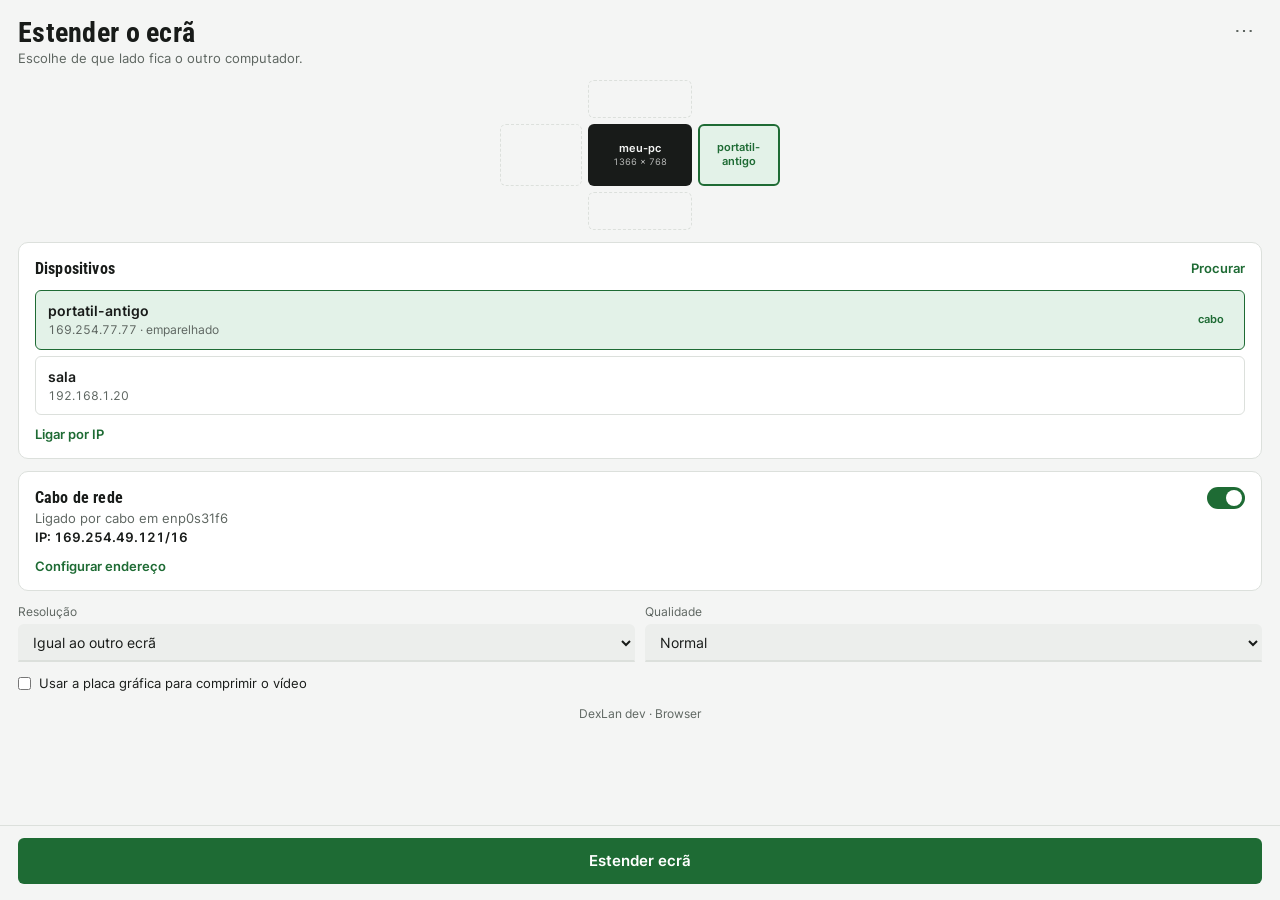
==== dexlan/ui/web/host/index.html @ ae94d962 "Primeira versão do DexLan" ====
<!DOCTYPE html>
<html lang="pt">
<head>
    <meta charset="UTF-8">
    <title>DexLan</title>
    <link rel="stylesheet" href="../comum/base.css">
    <link rel="stylesheet" href="style.css">
</head>
<body>
    <main>
        <section id="inicio" class="view">
            <div class="head">
                <div>
                    <h1>Estender o ecrã</h1>
                    <p class="hint">Escolhe de que lado fica o outro computador.</p>
                </div>
                <div class="menu">
                    <button class="menu-btn" id="btnMenu" title="Mais opções">⋯</button>
                    <div class="menu-list" id="menu" hidden>
                        <button id="btnEsquecer">Esquecer dispositivos emparelhados</button>
                        <button id="btnDesinstalar">Desinstalar o DexLan…</button>
                    </div>
                </div>
            </div>

            <div class="layout" id="disposicao">
                <button class="zone" data-pos="cima"></button>
                <button class="zone" data-pos="esquerda"></button>
                <div class="screen me" id="ecraLocal"></div>
                <button class="zone" data-pos="direita"></button>
                <button class="zone" data-pos="baixo"></button>
            </div>

            <div class="card">
                <div class="card-head">
                    <h2>Dispositivos</h2>
                    <button class="link" id="btnProcurar">Procurar</button>
                </div>
                <ul class="devices" id="dispositivos"></ul>
                <p class="hint" id="semDispositivos" hidden>Nenhum encontrado. Abre o DexLan Receiver no outro computador e confirma que estão na mesma rede ou ligados por cabo.</p>
                <details class="by-ip">
                    <summary class="link">Ligar por IP</summary>
                    <input id="campoIp" class="num" placeholder="ex.: 192.168.1.20">
                </details>
            </div>

            <div class="card" id="painelCabo"></div>

            <div class="options">
                <div class="field">
                    <label for="resolucao">Resolução</label>
                    <select id="resolucao">
                        <option value="auto">Igual ao outro ecrã</option>
                        <option value="1280x720">1280 × 720</option>
                        <option value="1366x768">1366 × 768</option>
                        <option value="1600x900">1600 × 900</option>
                        <option value="1920x1080">1920 × 1080</option>
                    </select>
                </div>
                <div class="field">
                    <label for="qualidade">Qualidade</label>
                    <select id="qualidade">
                        <option value="3000">Leve</option>
                        <option value="6000">Normal</option>
                        <option value="10000">Alta</option>
                    </select>
                </div>
            </div>
            <label class="check" id="linhaHw" hidden><input type="checkbox" id="hw"> Usar a placa gráfica para comprimir o vídeo</label>

            <p class="footer hint" id="rodape"></p>
            <div class="actions">
                <p class="error" id="erroInicio"></p>
                <button class="btn primary wide" id="btnEstender" disabled>Estender ecrã</button>
            </div>
        </section>

        <section id="a_ligar" class="view center" hidden>
            <div class="spinner"></div>
            <h1 id="tituloLigar">A ligar…</h1>
            <p class="hint num" id="textoLigar"></p>
            <button class="btn" id="btnCancelar">Cancelar</button>
        </section>

        <section id="codigo" class="view center" hidden>
            <h1 id="tituloCodigo"></h1>
            <p class="hint">Só é pedido da primeira vez.</p>
            <input id="campoCodigo" class="pin-input num" maxlength="6" inputmode="numeric" autocomplete="off">
            <p class="error" id="erroCodigo"></p>
            <div class="row">
                <button class="btn" id="btnCancelarCodigo">Cancelar</button>
                <button class="btn primary" id="btnConfirmar" disabled>Confirmar</button>
            </div>
        </section>

        <section id="activo" class="view" hidden>
            <div>
                <p class="hint">Ecrã estendido para</p>
                <h1 id="nomeActivo"></h1>
                <p class="state" id="estadoActivo"></p>
            </div>
            <div class="layout active" id="disposicaoActiva"></div>
            <div class="stats">
                <div><strong class="num" id="numFps">–</strong><span>imagens/s</span></div>
                <div><strong class="num" id="numAtraso">–</strong><span>ms de atraso</span></div>
                <div><strong class="num" id="numMbps">–</strong><span>Mbit/s</span></div>
            </div>
            <p class="hint" id="dicaActivo"></p>
            <div class="actions">
                <button class="btn primary wide" id="btnParar">Parar</button>
            </div>
        </section>
    </main>

    <div class="modal" id="janelaDesinstalar" hidden>
        <div class="card">
            <h2>Desinstalar o DexLan?</h2>
            <p class="hint">Remove o programa e os atalhos do menu.</p>
            <label class="check"><input type="checkbox" id="apagarTudo" checked> Apagar também as preferências, os emparelhamentos e o perfil do cabo</label>
            <div class="row">
                <button class="btn" id="btnNaoDesinstalar">Cancelar</button>
                <button class="btn danger" id="btnSimDesinstalar">Desinstalar</button>
            </div>
        </div>
    </div>

    <script src="../comum/ponte.js"></script>
    <script src="../comum/cabo.js"></script>
    <script src="app.js"></script>
</body>
</html>
---- dexlan/ui/web/comum/base.css ----
@font-face {
    font-family: 'Inter';
    src: url('../fonts/Inter-Regular.ttf') format('truetype');
    font-weight: 400;
}
@font-face {
    font-family: 'Inter';
    src: url('../fonts/Inter-SemiBold.ttf') format('truetype');
    font-weight: 600;
}
@font-face {
    font-family: 'Inter';
    src: url('../fonts/Inter-Bold.ttf') format('truetype');
    font-weight: 700;
}
@font-face {
    font-family: 'RobotoCondensed';
    src: url('../fonts/Roboto_Condensed-Bold.ttf') format('truetype');
    font-weight: 700;
}

:root {
    --bg: hsl(120, 6%, 96%);
    --surface: hsl(0, 0%, 100%);
    --surface-2: hsl(120, 5%, 93%);
    --line: hsl(120, 5%, 87%);
    --text: hsl(140, 6%, 10%);
    --text-soft: hsl(140, 4%, 38%);
    --accent: hsl(137, 56%, 27%);
    --accent-hover: hsl(137, 56%, 22%);
    --accent-soft: hsl(137, 35%, 92%);
    --on-accent: hsl(0, 0%, 100%);
    --warn: hsl(38, 90%, 32%);
    --danger: hsl(0, 70%, 40%);
    --radius: 10px;
    --radius-sm: 6px;
    --font-title: 'RobotoCondensed', 'Arial Narrow', sans-serif;
    --font-text: 'Inter', 'Cantarell', sans-serif;
}

* {
    box-sizing: border-box;
    margin: 0;
    padding: 0;
}
html, body {
    height: 100%;
}
body {
    background-color: var(--bg);
    color: var(--text);
    font-family: var(--font-text);
    font-size: 14px;
    line-height: 1.45;
    user-select: none;
    -webkit-user-select: none;
}
[hidden] {
    display: none !important;
}

h1, h2 {
    font-family: var(--font-title);
    font-weight: 700;
    letter-spacing: 0.01em;
}
h1 {
    font-size: 28px;
    line-height: 1.1;
}
h2 {
    font-size: 16px;
}
.hint {
    color: var(--text-soft);
    font-size: 13px;
}
.error {
    color: var(--danger);
    font-size: 13px;
}
.num {
    font-variant-numeric: tabular-nums;
}

button {
    font: inherit;
    cursor: pointer;
    border: none;
    background: none;
    color: inherit;
}
.btn {
    border-radius: var(--radius-sm);
    padding: 10px 16px;
    font-weight: 600;
    background-color: var(--surface-2);
    color: var(--text);
}
.btn:hover {
    background-color: var(--line);
}
.btn.primary {
    background-color: var(--accent);
    color: var(--on-accent);
}
.btn.primary:hover {
    background-color: var(--accent-hover);
}
.btn:disabled {
    opacity: 0.45;
    cursor: default;
}
.btn.wide {
    width: 100%;
    padding: 12px 16px;
    font-size: 15px;
}
.link {
    color: var(--accent);
    font-weight: 600;
    font-size: 13px;
}
.link:hover {
    text-decoration: underline;
}
:focus-visible {
    outline: 2px solid var(--accent);
    outline-offset: 2px;
}

input, select {
    font: inherit;
    color: var(--text);
    background-color: var(--surface-2);
    border: 1px solid transparent;
    border-bottom: 2px solid var(--line);
    border-radius: var(--radius-sm) var(--radius-sm) 0 0;
    padding: 8px 10px;
    width: 100%;
}
input:focus, select:focus {
    outline: none;
    border-bottom-color: var(--accent);
}

.card {
    background-color: var(--surface);
    border: 1px solid var(--line);
    border-radius: var(--radius);
    padding: 14px 16px;
}
.card-head {
    display: flex;
    align-items: center;
    justify-content: space-between;
    gap: 10px;
}

.tag {
    font-size: 11px;
    font-weight: 600;
    color: var(--accent);
    background-color: var(--accent-soft);
    border-radius: 99px;
    padding: 1px 8px;
}
.dot {
    display: inline-block;
    width: 8px;
    height: 8px;
    border-radius: 50%;
    background-color: currentColor;
    margin-right: 6px;
}

.switch {
    position: relative;
    width: 38px;
    height: 22px;
    flex-shrink: 0;
}
.switch input {
    opacity: 0;
    width: 0;
    height: 0;
}
.switch span {
    position: absolute;
    inset: 0;
    background-color: var(--line);
    border-radius: 99px;
    transition: background-color 0.15s;
    cursor: pointer;
}
.switch span::after {
    content: '';
    position: absolute;
    top: 3px;
    left: 3px;
    width: 16px;
    height: 16px;
    border-radius: 50%;
    background-color: var(--surface);
    transition: transform 0.15s;
}
.switch input:checked + span {
    background-color: var(--accent);
}
.switch input:checked + span::after {
    transform: translateX(16px);
}

.seg {
    display: inline-flex;
    background-color: var(--surface-2);
    border-radius: var(--radius-sm);
    padding: 3px;
}
.seg button {
    padding: 5px 12px;
    border-radius: 4px;
    font-size: 13px;
    font-weight: 600;
    color: var(--text-soft);
}
.seg button.on {
    background-color: var(--surface);
    color: var(--text);
}

.field {
    display: flex;
    flex-direction: column;
    gap: 4px;
}
.field label {
    font-size: 12px;
    color: var(--text-soft);
}
---- dexlan/ui/web/host/style.css ----
body {
    display: flex;
    flex-direction: column;
}

.head {
    display: flex;
    align-items: flex-start;
    justify-content: space-between;
}
.menu {
    position: relative;
}
.menu-btn {
    font-size: 20px;
    line-height: 1;
    padding: 2px 8px;
    border-radius: var(--radius-sm);
    color: var(--text-soft);
}
.menu-btn:hover {
    background-color: var(--surface-2);
}
.menu-list {
    position: absolute;
    right: 0;
    top: 30px;
    z-index: 10;
    display: flex;
    flex-direction: column;
    min-width: 260px;
    padding: 6px;
    background-color: var(--surface);
    border: 1px solid var(--line);
    border-radius: var(--radius);
    box-shadow: 0 8px 24px hsla(0, 0%, 0%, 0.12);
}
.menu-list button {
    text-align: left;
    padding: 8px 10px;
    border-radius: var(--radius-sm);
}
.menu-list button:hover {
    background-color: var(--surface-2);
}

main {
    flex: 1;
    overflow-y: auto;
}
.view {
    display: flex;
    flex-direction: column;
    gap: 12px;
    padding: 18px 18px 0;
    min-height: 100%;
}
.actions {
    position: sticky;
    bottom: 0;
    margin: auto -18px 0;
    padding: 12px 18px 16px;
    background-color: var(--bg);
    border-top: 1px solid var(--line);
    display: flex;
    flex-direction: column;
    gap: 8px;
}
.actions .error:empty {
    display: none;
}
.view.center {
    justify-content: center;
    padding-bottom: 18px;
}
.row {
    display: flex;
    gap: 10px;
}
.row .primary {
    flex: 1;
}

/* disposição dos ecrãs */
.layout {
    display: grid;
    grid-template-columns: 1fr 1.25fr 1fr;
    grid-template-rows: 38px 62px 38px;
    gap: 6px;
    width: 280px;
    margin: 0 auto;
}
.zone, .screen {
    border-radius: var(--radius-sm);
    display: flex;
    flex-direction: column;
    align-items: center;
    justify-content: center;
    font-size: 11px;
    line-height: 1.25;
    overflow: hidden;
    text-align: center;
    padding: 2px 4px;
}
.zone {
    border: 1.5px dashed var(--line);
    color: var(--text-soft);
}
.zone:hover {
    border-color: var(--text-soft);
}
.zone.on {
    border: 2px solid var(--accent);
    background-color: var(--accent-soft);
    color: var(--accent);
    font-weight: 600;
}
.zone[data-pos="cima"]     { grid-area: 1 / 2; }
.zone[data-pos="esquerda"]{ grid-area: 2 / 1; }
.screen.me              { grid-area: 2 / 2; }
.zone[data-pos="direita"]  { grid-area: 2 / 3; }
.zone[data-pos="baixo"]    { grid-area: 3 / 2; }
.screen {
    background-color: var(--text);
    color: var(--bg);
    font-weight: 600;
}
.screen small, .zone small {
    font-weight: 400;
    opacity: 0.75;
    font-variant-numeric: tabular-nums;
}
.layout.active {
    display: flex;
    justify-content: center;
    gap: 8px;
    width: auto;
}
.layout.active > * {
    width: 150px;
    height: 88px;
}
.layout.active.vertical {
    flex-direction: column;
    align-items: center;
}
.layout.active .zone {
    border-style: solid;
}
.layout.active.reconnecting .zone {
    border-color: var(--warn);
    background-color: hsl(38, 80%, 94%);
    color: var(--warn);
}

/* dispositivos */
.devices {
    list-style: none;
    display: flex;
    flex-direction: column;
    gap: 6px;
    margin-top: 10px;
}
.devices li {
    display: flex;
    align-items: center;
    gap: 10px;
    padding: 10px 12px;
    border: 1px solid var(--line);
    border-radius: var(--radius-sm);
    cursor: pointer;
}
.devices li:hover {
    background-color: var(--surface-2);
}
.devices li.on {
    border-color: var(--accent);
    background-color: var(--accent-soft);
}
.devices .name {
    font-weight: 600;
}
.devices .ip {
    color: var(--text-soft);
    font-size: 12px;
}
.devices .grow {
    flex: 1;
    display: flex;
    flex-direction: column;
}
details summary {
    list-style: none;
    margin-top: 10px;
    cursor: pointer;
}
details summary::-webkit-details-marker {
    display: none;
}
details[open] > :not(summary) {
    margin-top: 10px;
}
.cabo-config .field {
    margin-bottom: 8px;
}
.cabo-ip {
    font-size: 13px;
    font-weight: 600;
}

.options {
    display: grid;
    grid-template-columns: 1fr 1fr;
    gap: 10px;
}
.check {
    display: flex;
    gap: 8px;
    align-items: center;
    font-size: 13px;
}
.check input {
    width: auto;
}
.footer {
    text-align: center;
    font-size: 12px;
}

/* PIN */
.pin-input {
    font-family: var(--font-title);
    font-size: 40px;
    letter-spacing: 14px;
    text-align: center;
    padding: 10px;
}

.spinner {
    width: 28px;
    height: 28px;
    border: 3px solid var(--line);
    border-top-color: var(--accent);
    border-radius: 50%;
    animation: spin 0.8s linear infinite;
}
@keyframes spin {
    to { transform: rotate(360deg); }
}

/* sessão activa */
.state {
    margin-top: 6px;
    font-weight: 600;
    color: var(--accent);
}
.state.warn {
    color: var(--warn);
}
.stats {
    display: grid;
    grid-template-columns: repeat(3, 1fr);
    gap: 8px;
}
.stats div {
    display: flex;
    flex-direction: column;
    background-color: var(--surface);
    border: 1px solid var(--line);
    border-radius: var(--radius-sm);
    padding: 10px 12px;
}
.stats strong {
    font-family: var(--font-title);
    font-size: 26px;
}
.stats span {
    color: var(--text-soft);
    font-size: 12px;
}

.modal {
    position: fixed;
    inset: 0;
    background-color: hsla(0, 0%, 0%, 0.35);
    display: flex;
    align-items: center;
    justify-content: center;
    padding: 20px;
}
.modal .card {
    display: flex;
    flex-direction: column;
    gap: 12px;
    max-width: 380px;
}
.btn.danger {
    background-color: var(--danger);
    color: var(--on-accent);
    flex: 1;
}
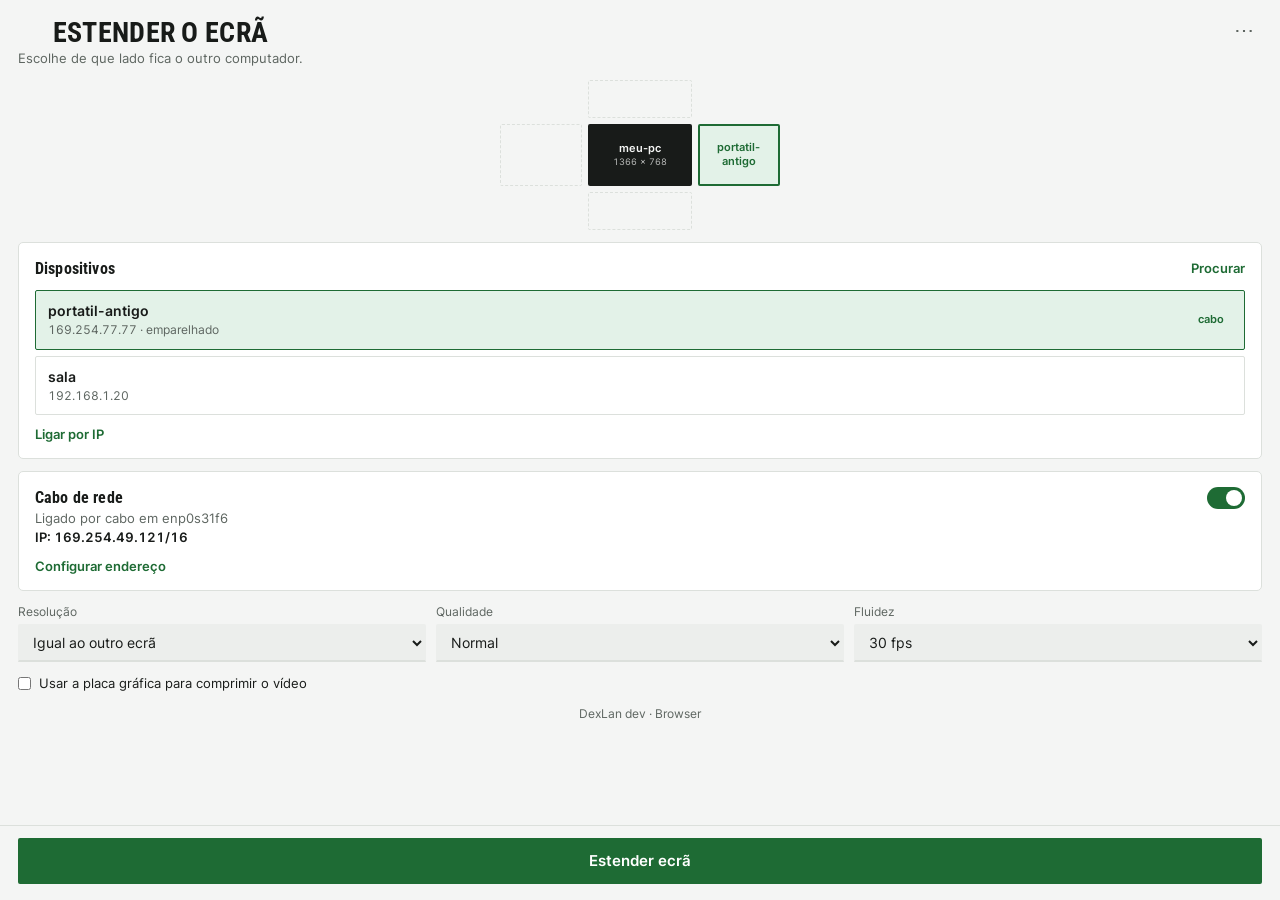
==== commit d49183e4: "melhorias e adicao de escolha de fps" ====
--- a/dexlan/ui/web/host/index.html
+++ b/dexlan/ui/web/host/index.html
@@ -1,131 +1,158 @@
 <!DOCTYPE html>
 <html lang="pt">
-<head>
-    <meta charset="UTF-8">
-    <title>DexLan</title>
-    <link rel="stylesheet" href="../comum/base.css">
-    <link rel="stylesheet" href="style.css">
-</head>
-<body>
-    <main>
-        <section id="inicio" class="view">
-            <div class="head">
-                <div>
-                    <h1>Estender o ecrã</h1>
-                    <p class="hint">Escolhe de que lado fica o outro computador.</p>
-                </div>
-                <div class="menu">
-                    <button class="menu-btn" id="btnMenu" title="Mais opções">⋯</button>
-                    <div class="menu-list" id="menu" hidden>
-                        <button id="btnEsquecer">Esquecer dispositivos emparelhados</button>
-                        <button id="btnDesinstalar">Desinstalar o DexLan…</button>
+    <head>
+        <meta charset="UTF-8">
+        <title>DexLan</title>
+        <link rel="stylesheet" href="../comum/base.css">
+        <link rel="stylesheet" href="style.css">
+    </head>
+    <body>
+        <main>
+            <section id="inicio" class="view">
+                <div class="head">
+                    <div>
+                        <h1>Estender o ecrã</h1>
+                        <p class="hint">Escolhe de que lado fica o outro
+                            computador.</p>
+                    </div>
+                    <div class="menu">
+                        <button class="menu-btn" id="btnMenu"
+                            title="Mais opções">⋯</button>
+                        <div class="menu-list" id="menu" hidden>
+                            <button id="btnEsquecer">Esquecer dispositivos
+                                emparelhados</button>
+                            <button id="btnDesinstalar">Desinstalar o
+                                DexLan…</button>
+                        </div>
                     </div>
                 </div>
-            </div>
 
-            <div class="layout" id="disposicao">
-                <button class="zone" data-pos="cima"></button>
-                <button class="zone" data-pos="esquerda"></button>
-                <div class="screen me" id="ecraLocal"></div>
-                <button class="zone" data-pos="direita"></button>
-                <button class="zone" data-pos="baixo"></button>
-            </div>
+                <div class="layout" id="disposicao">
+                    <button class="zone" data-pos="cima"></button>
+                    <button class="zone" data-pos="esquerda"></button>
+                    <div class="screen me" id="ecraLocal"></div>
+                    <button class="zone" data-pos="direita"></button>
+                    <button class="zone" data-pos="baixo"></button>
+                </div>
 
+                <div class="card">
+                    <div class="card-head">
+                        <h2>Dispositivos</h2>
+                        <button class="link" id="btnProcurar">Procurar</button>
+                    </div>
+                    <ul class="devices" id="dispositivos"></ul>
+                    <p class="hint" id="semDispositivos" hidden>Nenhum
+                        encontrado. Abre o DexLan Receiver no outro computador e
+                        confirma que estão na mesma rede ou ligados por
+                        cabo.</p>
+                    <details class="by-ip">
+                        <summary class="link">Ligar por IP</summary>
+                        <input id="campoIp" class="num"
+                            placeholder="ex.: 192.168.1.20">
+                    </details>
+                </div>
+
+                <div class="card" id="painelCabo"></div>
+
+                <div class="options">
+                    <div class="field">
+                        <label for="resolucao">Resolução</label>
+                        <select id="resolucao">
+                            <option value="auto">Igual ao outro ecrã</option>
+                            <option value="1280x720">1280 × 720</option>
+                            <option value="1366x768">1366 × 768</option>
+                            <option value="1600x900">1600 × 900</option>
+                            <option value="1920x1080">1920 × 1080</option>
+                        </select>
+                    </div>
+                    <div class="field">
+                        <label for="qualidade">Qualidade</label>
+                        <select id="qualidade">
+                            <option value="3000">Leve</option>
+                            <option value="6000">Normal</option>
+                            <option value="10000">Alta</option>
+                        </select>
+                    </div>
+                    <div class="field">
+                        <label for="fps">Fluidez</label>
+                        <select id="fps">
+                            <option value="30">30 fps</option>
+                            <option value="60">60 fps</option>
+                        </select>
+                    </div>
+                </div>
+                <label class="check" id="linhaHw" hidden><input type="checkbox"
+                        id="hw"> Usar a placa gráfica para comprimir o
+                    vídeo</label>
+
+                <p class="footer hint" id="rodape"></p>
+                <div class="actions">
+                    <p class="error" id="erroInicio"></p>
+                    <button class="btn primary wide" id="btnEstender"
+                        disabled>Estender ecrã</button>
+                </div>
+            </section>
+
+            <section id="a_ligar" class="view center" hidden>
+                <div class="spinner"></div>
+                <h1 id="tituloLigar">A ligar…</h1>
+                <p class="hint num" id="textoLigar"></p>
+                <button class="btn" id="btnCancelar">Cancelar</button>
+            </section>
+
+            <section id="codigo" class="view center" hidden>
+                <h1 id="tituloCodigo"></h1>
+                <p class="hint">Só é pedido da primeira vez.</p>
+                <input id="campoCodigo" class="pin-input num" maxlength="6"
+                    inputmode="numeric" autocomplete="off">
+                <p class="error" id="erroCodigo"></p>
+                <div class="row">
+                    <button class="btn" id="btnCancelarCodigo">Cancelar</button>
+                    <button class="btn primary" id="btnConfirmar"
+                        disabled>Confirmar</button>
+                </div>
+            </section>
+
+            <section id="activo" class="view" hidden>
+                <div>
+                    <p class="hint">Ecrã estendido para</p>
+                    <h1 id="nomeActivo"></h1>
+                    <p class="state" id="estadoActivo"></p>
+                </div>
+                <div class="layout active" id="disposicaoActiva"></div>
+                <div class="stats">
+                    <div><strong class="num"
+                            id="numFps">–</strong><span>imagens/s</span></div>
+                    <div><strong class="num" id="numAtraso">–</strong><span>ms
+                            de atraso</span></div>
+                    <div><strong class="num"
+                            id="numMbps">–</strong><span>Mbit/s</span></div>
+                </div>
+                <p class="hint" id="dicaActivo"></p>
+                <div class="actions">
+                    <button class="btn primary wide"
+                        id="btnParar">Parar</button>
+                </div>
+            </section>
+        </main>
+
+        <div class="modal" id="janelaDesinstalar" hidden>
             <div class="card">
-                <div class="card-head">
-                    <h2>Dispositivos</h2>
-                    <button class="link" id="btnProcurar">Procurar</button>
-                </div>
-                <ul class="devices" id="dispositivos"></ul>
-                <p class="hint" id="semDispositivos" hidden>Nenhum encontrado. Abre o DexLan Receiver no outro computador e confirma que estão na mesma rede ou ligados por cabo.</p>
-                <details class="by-ip">
-                    <summary class="link">Ligar por IP</summary>
-                    <input id="campoIp" class="num" placeholder="ex.: 192.168.1.20">
-                </details>
-            </div>
-
-            <div class="card" id="painelCabo"></div>
-
-            <div class="options">
-                <div class="field">
-                    <label for="resolucao">Resolução</label>
-                    <select id="resolucao">
-                        <option value="auto">Igual ao outro ecrã</option>
-                        <option value="1280x720">1280 × 720</option>
-                        <option value="1366x768">1366 × 768</option>
-                        <option value="1600x900">1600 × 900</option>
-                        <option value="1920x1080">1920 × 1080</option>
-                    </select>
-                </div>
-                <div class="field">
-                    <label for="qualidade">Qualidade</label>
-                    <select id="qualidade">
-                        <option value="3000">Leve</option>
-                        <option value="6000">Normal</option>
-                        <option value="10000">Alta</option>
-                    </select>
+                <h2>Desinstalar o DexLan?</h2>
+                <p class="hint">Remove o programa e os atalhos do menu.</p>
+                <label class="check"><input type="checkbox" id="apagarTudo"
+                        checked> Apagar também as preferências, os
+                    emparelhamentos e o perfil do cabo</label>
+                <div class="row">
+                    <button class="btn" id="btnNaoDesinstalar">Cancelar</button>
+                    <button class="btn danger"
+                        id="btnSimDesinstalar">Desinstalar</button>
                 </div>
             </div>
-            <label class="check" id="linhaHw" hidden><input type="checkbox" id="hw"> Usar a placa gráfica para comprimir o vídeo</label>
+        </div>
 
-            <p class="footer hint" id="rodape"></p>
-            <div class="actions">
-                <p class="error" id="erroInicio"></p>
-                <button class="btn primary wide" id="btnEstender" disabled>Estender ecrã</button>
-            </div>
-        </section>
-
-        <section id="a_ligar" class="view center" hidden>
-            <div class="spinner"></div>
-            <h1 id="tituloLigar">A ligar…</h1>
-            <p class="hint num" id="textoLigar"></p>
-            <button class="btn" id="btnCancelar">Cancelar</button>
-        </section>
-
-        <section id="codigo" class="view center" hidden>
-            <h1 id="tituloCodigo"></h1>
-            <p class="hint">Só é pedido da primeira vez.</p>
-            <input id="campoCodigo" class="pin-input num" maxlength="6" inputmode="numeric" autocomplete="off">
-            <p class="error" id="erroCodigo"></p>
-            <div class="row">
-                <button class="btn" id="btnCancelarCodigo">Cancelar</button>
-                <button class="btn primary" id="btnConfirmar" disabled>Confirmar</button>
-            </div>
-        </section>
-
-        <section id="activo" class="view" hidden>
-            <div>
-                <p class="hint">Ecrã estendido para</p>
-                <h1 id="nomeActivo"></h1>
-                <p class="state" id="estadoActivo"></p>
-            </div>
-            <div class="layout active" id="disposicaoActiva"></div>
-            <div class="stats">
-                <div><strong class="num" id="numFps">–</strong><span>imagens/s</span></div>
-                <div><strong class="num" id="numAtraso">–</strong><span>ms de atraso</span></div>
-                <div><strong class="num" id="numMbps">–</strong><span>Mbit/s</span></div>
-            </div>
-            <p class="hint" id="dicaActivo"></p>
-            <div class="actions">
-                <button class="btn primary wide" id="btnParar">Parar</button>
-            </div>
-        </section>
-    </main>
-
-    <div class="modal" id="janelaDesinstalar" hidden>
-        <div class="card">
-            <h2>Desinstalar o DexLan?</h2>
-            <p class="hint">Remove o programa e os atalhos do menu.</p>
-            <label class="check"><input type="checkbox" id="apagarTudo" checked> Apagar também as preferências, os emparelhamentos e o perfil do cabo</label>
-            <div class="row">
-                <button class="btn" id="btnNaoDesinstalar">Cancelar</button>
-                <button class="btn danger" id="btnSimDesinstalar">Desinstalar</button>
-            </div>
-        </div>
-    </div>
-
-    <script src="../comum/ponte.js"></script>
-    <script src="../comum/cabo.js"></script>
-    <script src="app.js"></script>
-</body>
+        <script src="../comum/ponte.js"></script>
+        <script src="../comum/cabo.js"></script>
+        <script src="app.js"></script>
+    </body>
 </html>
--- a/dexlan/ui/web/comum/base.css
+++ b/dexlan/ui/web/comum/base.css
@@ -32,8 +32,8 @@
     --on-accent: hsl(0, 0%, 100%);
     --warn: hsl(38, 90%, 32%);
     --danger: hsl(0, 70%, 40%);
-    --radius: 10px;
-    --radius-sm: 6px;
+    --radius: 5px;
+    --radius-sm: 2px;
     --font-title: 'RobotoCondensed', 'Arial Narrow', sans-serif;
     --font-text: 'Inter', 'Cantarell', sans-serif;
 }
--- a/dexlan/ui/web/host/style.css
+++ b/dexlan/ui/web/host/style.css
@@ -8,9 +8,15 @@
     align-items: flex-start;
     justify-content: space-between;
 }
+h1{
+    text-align: center;
+    font-family: var(--font-title);
+    text-transform: uppercase;
+}
 .menu {
     position: relative;
 }
+
 .menu-btn {
     font-size: 20px;
     line-height: 1;
@@ -18,9 +24,11 @@
     border-radius: var(--radius-sm);
     color: var(--text-soft);
 }
+
 .menu-btn:hover {
     background-color: var(--surface-2);
 }
+
 .menu-list {
     position: absolute;
     right: 0;
@@ -35,11 +43,13 @@
     border-radius: var(--radius);
     box-shadow: 0 8px 24px hsla(0, 0%, 0%, 0.12);
 }
+
 .menu-list button {
     text-align: left;
     padding: 8px 10px;
     border-radius: var(--radius-sm);
 }
+
 .menu-list button:hover {
     background-color: var(--surface-2);
 }
@@ -48,6 +58,7 @@
     flex: 1;
     overflow-y: auto;
 }
+
 .view {
     display: flex;
     flex-direction: column;
@@ -55,6 +66,7 @@
     padding: 18px 18px 0;
     min-height: 100%;
 }
+
 .actions {
     position: sticky;
     bottom: 0;
@@ -66,17 +78,21 @@
     flex-direction: column;
     gap: 8px;
 }
+
 .actions .error:empty {
     display: none;
 }
+
 .view.center {
     justify-content: center;
     padding-bottom: 18px;
 }
+
 .row {
     display: flex;
     gap: 10px;
 }
+
 .row .primary {
     flex: 1;
 }
@@ -90,7 +106,9 @@
     width: 280px;
     margin: 0 auto;
 }
-.zone, .screen {
+
+.zone,
+.screen {
     border-radius: var(--radius-sm);
     display: flex;
     flex-direction: column;
@@ -102,51 +120,77 @@
     text-align: center;
     padding: 2px 4px;
 }
+
 .zone {
     border: 1.5px dashed var(--line);
     color: var(--text-soft);
 }
+
 .zone:hover {
     border-color: var(--text-soft);
 }
+
 .zone.on {
     border: 2px solid var(--accent);
     background-color: var(--accent-soft);
     color: var(--accent);
     font-weight: 600;
 }
-.zone[data-pos="cima"]     { grid-area: 1 / 2; }
-.zone[data-pos="esquerda"]{ grid-area: 2 / 1; }
-.screen.me              { grid-area: 2 / 2; }
-.zone[data-pos="direita"]  { grid-area: 2 / 3; }
-.zone[data-pos="baixo"]    { grid-area: 3 / 2; }
+
+.zone[data-pos="cima"] {
+    grid-area: 1 / 2;
+}
+
+.zone[data-pos="esquerda"] {
+    grid-area: 2 / 1;
+}
+
+.screen.me {
+    grid-area: 2 / 2;
+}
+
+.zone[data-pos="direita"] {
+    grid-area: 2 / 3;
+}
+
+.zone[data-pos="baixo"] {
+    grid-area: 3 / 2;
+}
+
 .screen {
     background-color: var(--text);
     color: var(--bg);
     font-weight: 600;
 }
-.screen small, .zone small {
+
+.screen small,
+.zone small {
     font-weight: 400;
     opacity: 0.75;
     font-variant-numeric: tabular-nums;
 }
+
 .layout.active {
     display: flex;
     justify-content: center;
     gap: 8px;
     width: auto;
 }
-.layout.active > * {
+
+.layout.active>* {
     width: 150px;
     height: 88px;
 }
+
 .layout.active.vertical {
     flex-direction: column;
     align-items: center;
 }
+
 .layout.active .zone {
     border-style: solid;
 }
+
 .layout.active.reconnecting .zone {
     border-color: var(--warn);
     background-color: hsl(38, 80%, 94%);
@@ -161,6 +205,7 @@
     gap: 6px;
     margin-top: 10px;
 }
+
 .devices li {
     display: flex;
     align-items: center;
@@ -170,39 +215,49 @@
     border-radius: var(--radius-sm);
     cursor: pointer;
 }
+
 .devices li:hover {
     background-color: var(--surface-2);
 }
+
 .devices li.on {
     border-color: var(--accent);
     background-color: var(--accent-soft);
 }
+
 .devices .name {
     font-weight: 600;
 }
+
 .devices .ip {
     color: var(--text-soft);
     font-size: 12px;
 }
+
 .devices .grow {
     flex: 1;
     display: flex;
     flex-direction: column;
 }
+
 details summary {
     list-style: none;
     margin-top: 10px;
     cursor: pointer;
 }
+
 details summary::-webkit-details-marker {
     display: none;
 }
-details[open] > :not(summary) {
+
+details[open]> :not(summary) {
     margin-top: 10px;
 }
+
 .cabo-config .field {
     margin-bottom: 8px;
 }
+
 .cabo-ip {
     font-size: 13px;
     font-weight: 600;
@@ -210,18 +265,21 @@
 
 .options {
     display: grid;
-    grid-template-columns: 1fr 1fr;
+   grid-template-columns: repeat(3, 1fr);
     gap: 10px;
 }
+
 .check {
     display: flex;
     gap: 8px;
     align-items: center;
     font-size: 13px;
 }
+
 .check input {
     width: auto;
 }
+
 .footer {
     text-align: center;
     font-size: 12px;
@@ -244,8 +302,11 @@
     border-radius: 50%;
     animation: spin 0.8s linear infinite;
 }
+
 @keyframes spin {
-    to { transform: rotate(360deg); }
+    to {
+        transform: rotate(360deg);
+    }
 }
 
 /* sessão activa */
@@ -254,14 +315,17 @@
     font-weight: 600;
     color: var(--accent);
 }
+
 .state.warn {
     color: var(--warn);
 }
+
 .stats {
     display: grid;
     grid-template-columns: repeat(3, 1fr);
     gap: 8px;
 }
+
 .stats div {
     display: flex;
     flex-direction: column;
@@ -270,10 +334,12 @@
     border-radius: var(--radius-sm);
     padding: 10px 12px;
 }
+
 .stats strong {
     font-family: var(--font-title);
     font-size: 26px;
 }
+
 .stats span {
     color: var(--text-soft);
     font-size: 12px;
@@ -288,14 +354,16 @@
     justify-content: center;
     padding: 20px;
 }
+
 .modal .card {
     display: flex;
     flex-direction: column;
     gap: 12px;
     max-width: 380px;
 }
+
 .btn.danger {
     background-color: var(--danger);
     color: var(--on-accent);
     flex: 1;
-}
+}
